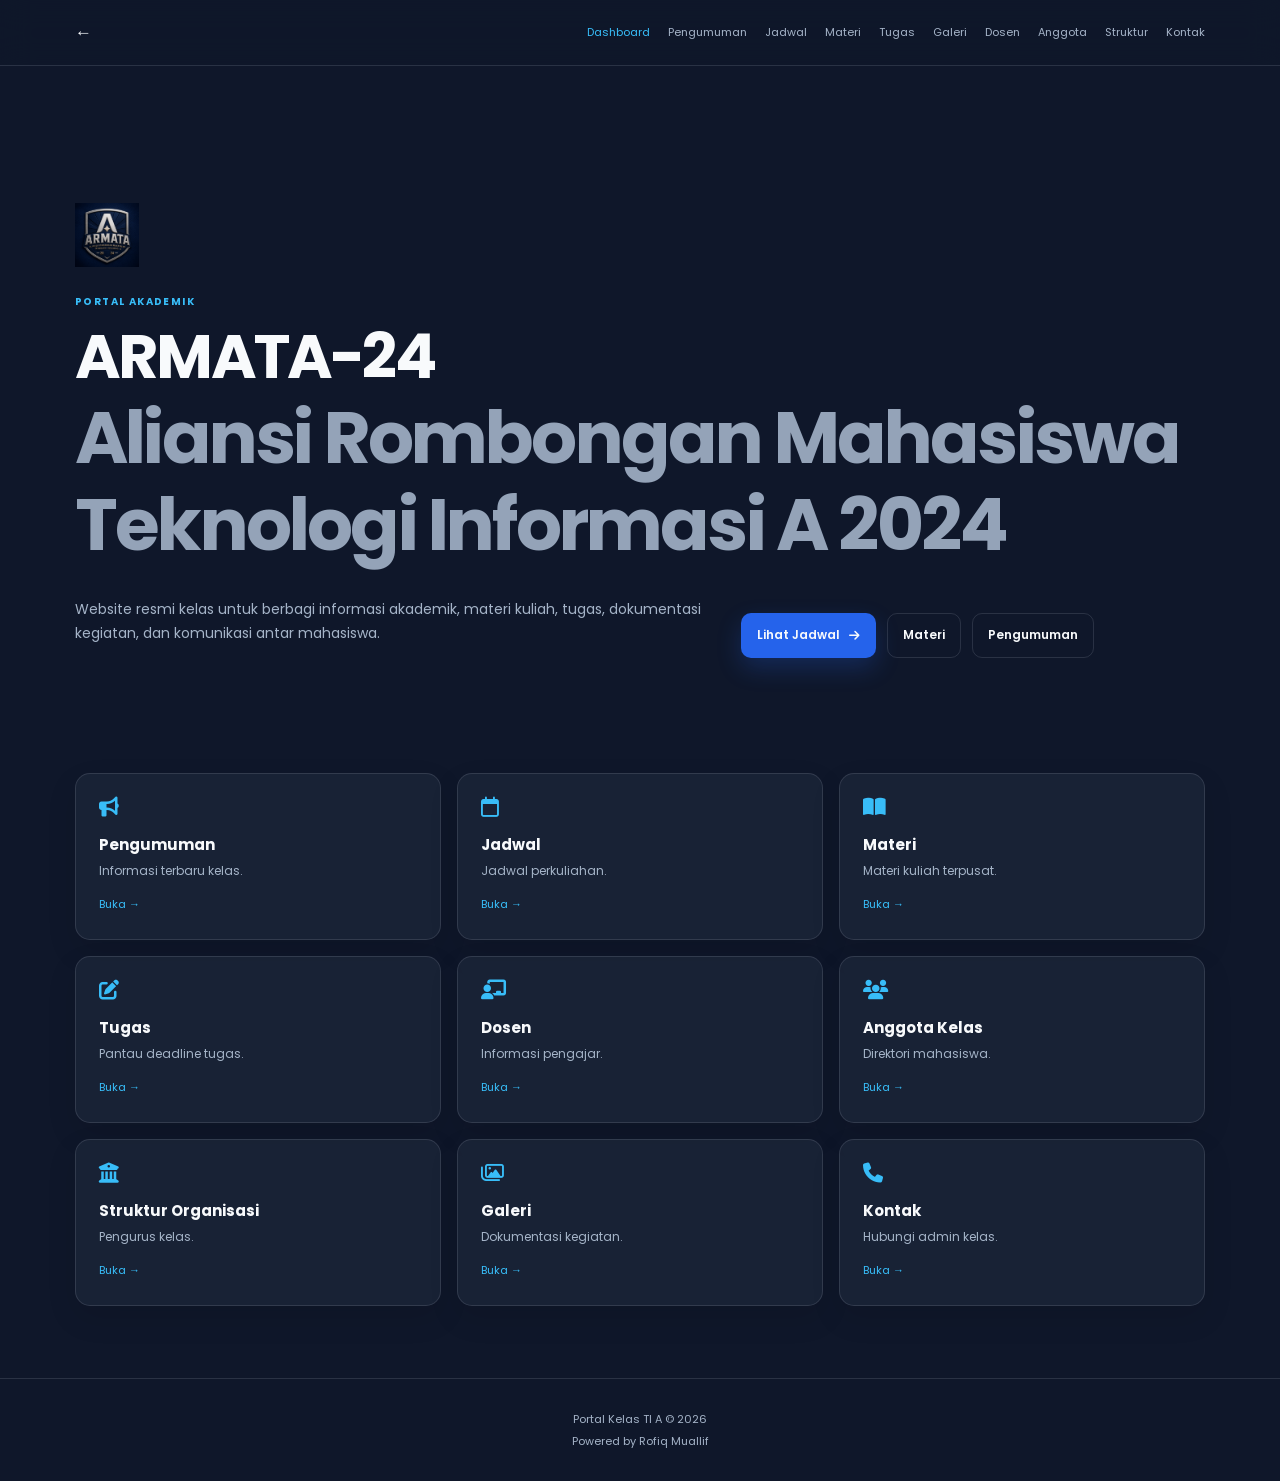
==== kelas/index.html @ a8686f93 "update" ====
<!doctype html>
<html lang="id">
  <head>
    <meta charset="utf-8">
    <meta name="viewport" content="width=device-width,initial-scale=1">
    <meta name="description" content="Portal Kelas Teknologi Informasi A">
    <title>
      Portal Kelas | TI A
    </title>
    <link rel="preconnect" href="https://fonts.googleapis.com">
    <link href="https://fonts.googleapis.com/css2?family=Poppins:wght@400;500;600;700&display=swap" rel="stylesheet">
    <link rel="stylesheet" href="https://cdnjs.cloudflare.com/ajax/libs/font-awesome/6.7.2/css/all.min.css">
    <link rel="stylesheet" href="style.css">
  </head>
  <body>
    <header class="site-header">
      <nav class="nav container">
        <a class="brand" href="../">
          ←
        </a>
        <button class="nav-toggle">
          Menu
        </button>
        <div class="links">
          <a class="active" href="index.html">
            Dashboard
          </a>
          <a href="pengumuman.html">
            Pengumuman
          </a>
          <a href="jadwal.html">
            Jadwal
          </a>
          <a href="materi.html">
            Materi
          </a>
          <a href="tugas.html">
            Tugas
          </a>
          <a href="galeri.html">
            Galeri
          </a>
          <a href="dosen.html">
            Dosen
          </a>
          <a href="anggota.html">
            Anggota
          </a>
          <a href="struktur.html">
            Struktur
          </a>
          <a href="kontak.html">
            Kontak
          </a>
        </div>
      </nav>
    </header>
    <main class="container">
      <section class="hero">
        <div class="brand-block" style="display:flex;align-items:center;gap:1rem;margin-bottom:1.25rem;flex-wrap:wrap;">
          <img src="../assets/images/logo-armata.png" alt="Logo ARMATA" style="width:64px;height:64px;object-fit:contain;">
          <div>
            <p class="eyebrow">
              Portal akademik
            </p>
            <h1 style="margin:0;">
              ARMATA-24
              <br>
              <span>
                <h3 style="margin:0;color:#94a3b8;">
                   Aliansi Rombongan Mahasiswa Teknologi Informasi A 2024
                </h3>
              </span>
            </h1>
            
        </div>
        <p class="intro">
          Website resmi kelas untuk berbagi informasi akademik, materi kuliah, tugas, dokumentasi kegiatan, dan komunikasi antar mahasiswa.
        </p>
        <div class="actions">
          <a class="button primary" href="jadwal.html">
            Lihat Jadwal
            <i class="fa-solid fa-arrow-right">
            </i>
          </a>
          <a class="button" href="materi.html">
            Materi
          </a>
          <a class="button" href="pengumuman.html">
            Pengumuman
          </a>
        </div>
      </section>
      <section class="grid">
        <article class="card">
          <i class="fa-solid fa-bullhorn">
          </i>
          <h3>
            Pengumuman
          </h3>
          <p>
            Informasi terbaru kelas.
          </p>
          <a href="pengumuman.html">
            Buka →
          </a>
        </article>
        <article class="card">
          <i class="fa-regular fa-calendar">
          </i>
          <h3>
            Jadwal
          </h3>
          <p>
            Jadwal perkuliahan.
          </p>
          <a href="jadwal.html">
            Buka →
          </a>
        </article>
        <article class="card">
          <i class="fa-solid fa-book-open">
          </i>
          <h3>
            Materi
          </h3>
          <p>
            Materi kuliah terpusat.
          </p>
          <a href="materi.html">
            Buka →
          </a>
        </article>
        <article class="card">
          <i class="fa-solid fa-pen-to-square">
          </i>
          <h3>
            Tugas
          </h3>
          <p>
            Pantau deadline tugas.
          </p>
          <a href="tugas.html">
            Buka →
          </a>
        </article>
        <article class="card">
          <i class="fa-solid fa-chalkboard-user">
          </i>
          <h3>
            Dosen
          </h3>
          <p>
            Informasi pengajar.
          </p>
          <a href="dosen.html">
            Buka →
          </a>
        </article>
        <article class="card">
          <i class="fa-solid fa-users">
          </i>
          <h3>
            Anggota Kelas
          </h3>
          <p>
            Direktori mahasiswa.
          </p>
          <a href="anggota.html">
            Buka →
          </a>
        </article>
        <article class="card">
          <i class="fa-solid fa-building-columns">
          </i>
          <h3>
            Struktur Organisasi
          </h3>
          <p>
            Pengurus kelas.
          </p>
          <a href="struktur.html">
            Buka →
          </a>
        </article>
        <article class="card">
          <i class="fa-regular fa-images">
          </i>
          <h3>
            Galeri
          </h3>
          <p>
            Dokumentasi kegiatan.
          </p>
          <a href="galeri.html">
            Buka →
          </a>
        </article>
        <article class="card">
          <i class="fa-solid fa-phone">
          </i>
          <h3>
            Kontak
          </h3>
          <p>
            Hubungi admin kelas.
          </p>
          <a href="kontak.html">
            Buka →
          </a>
        </article>
      </section>
    </main>
    <footer class="footer">
      <p>
        Portal Kelas TI A © 2026
      </p>
      <p>
        Powered by Rofiq Muallif
      </p>
    </footer>
    <script src="script.js">
    </script>
  </body>
</html>
---- kelas/style.css ----
:root {
  --bg:#0f172a;
  --surface:rgba(30,41,59,.68);
  --text:#f8fafc;
  --muted:#a5b4c8;
  --line:rgba(203,213,225,.14);
  --primary:#2563eb;
  --accent:#38bdf8
}
* {
  box-sizing:border-box
}
body {
  margin:0;
  background:var(--bg);
  color:var(--text);
  font:400 14px/1.7 Poppins,Arial,sans-serif
}
.container {
  width:min(1130px,calc(100% - 40px));
  margin:auto
}
.site-header {
  padding:18px 0;
  border-bottom:1px solid var(--line);
  background:rgba(15,23,42,.74);
  backdrop-filter:blur(16px)
}
.nav {
  display:flex;
  align-items:center;
  justify-content:space-between;
  gap:20px
}
.brand {
  color:var(--text);
  text-decoration:none;
  font-weight:700;
  font-size:17px
}
.brand i,.eyebrow {
  color:var(--accent)
}
.nav-toggle {
  display:none
}
.links {
  display:flex;
  gap:18px;
  align-items:center
}
.links a {
  color:var(--muted);
  text-decoration:none;
  font-size:11px;
  transition:.2s
}
.links a:hover,.links a.active {
  color:var(--accent)
}
main {
  padding:72px 0
}
.eyebrow {
  font-size:10px;
  font-weight:700;
  letter-spacing:1.4px;
  text-transform:uppercase
}
h1,h2,h3 {
  font-weight:700;
  line-height:1.2
}
h1 {
  font-size:clamp(37px,6vw,62px);
  letter-spacing:-2.8px;
  margin:8px 0 18px
}
h1 span {
  color:transparent;
  background:linear-gradient(110deg,var(--accent),#7698ff);
  background-clip:text
}
.intro {
  max-width:650px;
  color:var(--muted);
  font-size:14px
}
.hero {
  padding:65px 0
}
.actions {
  display:flex;
  gap:11px;
  flex-wrap:wrap;
  margin-top:27px
}
.button {
  display:inline-flex;
  align-items:center;
  gap:9px;
  padding:11px 15px;
  border:1px solid var(--line);
  border-radius:10px;
  color:var(--text);
  font-size:12px;
  font-weight:600;
  text-decoration:none;
  transition:.25s
}
.button.primary {
  border-color:transparent;
  background:var(--primary);
  box-shadow:0 10px 24px rgba(37,99,235,.24)
}
.button:hover,.card:hover {
  transform:translateY(-5px)
}
.grid {
  display:grid;
  grid-template-columns:repeat(3,1fr);
  gap:16px;
  margin-top:28px
}
.card {
  padding:23px;
  border:1px solid var(--line);
  border-radius:15px;
  background:var(--surface);
  box-shadow:0 12px 30px rgba(0,0,0,.1);
  transition:.25s
}
.card i {
  color:var(--accent);
  font-size:20px
}
.card h3 {
  margin:14px 0 7px;
  font-size:15px
}
.card p {
  margin:0;
  color:var(--muted);
  font-size:12px
}
.card a {
  display:inline-block;
  margin-top:14px;
  color:var(--accent);
  font-size:11px;
  text-decoration:none
}
.page-heading {
  margin-bottom:35px
}
.page-heading h1 {
  font-size:clamp(31px,5vw,46px)
}
.list {
  display:grid;
  gap:14px
}
.notice {
  border-left:3px solid var(--accent)
}
.notice small,.meta {
  color:var(--accent);
  font-size:10px;
  text-transform:uppercase;
  letter-spacing:.7px
}
.badge {
  display:inline-block;
  padding:3px 9px;
  border-radius:99px;
  font-size:10px;
  font-weight:600
}
.todo {
  background:rgba(251,191,36,.16);
  color:#fcd34d
}
.doing {
  background:rgba(56,189,248,.15);
  color:var(--accent)
}
.done {
  background:rgba(74,222,128,.15);
  color:#86efac
}
.table-wrap {
  overflow:auto;
  border:1px solid var(--line);
  border-radius:15px
}
.schedule {
  width:100%;
  border-collapse:collapse;
  min-width:680px;
  background:var(--surface)
}
th,td {
  padding:16px;
  text-align:left;
  border-bottom:1px solid var(--line);
  font-size:12px
}
th {
  color:var(--accent);
  font-size:10px;
  letter-spacing:1px;
  text-transform:uppercase
}
.person {
  text-align:center
}
.avatar {
  display:grid;
  place-items:center;
  width:65px;
  height:65px;
  margin:auto;
  border-radius:50%;
  background:linear-gradient(140deg,#2563eb,#38bdf8);
  color:white;
  font-size:21px
}
.person h3 {
  margin:12px 0 3px
}
.org {
  display:grid;
  gap:15px;
  max-width:700px;
  margin:auto;
  text-align:center
}
.org-row {
  display:flex;
  justify-content:center;
  gap:15px;
  flex-wrap:wrap
}
.org .card {
  min-width:160px
}
.gallery {
  display:grid;
  grid-template-columns:repeat(3,1fr);
  gap:13px
}
.gallery button {
  height:190px;
  border:1px solid var(--line);
  border-radius:13px;
  background:center/cover url('../assets/images/about-photo.jpg');
  cursor:pointer;
  transition:.25s
}
.gallery button:nth-child(2n) {
  background-image:url('../assets/images/foto_profile.jpg')
}
.gallery button:hover {
  transform:scale(1.02)
}
.lightbox {
  position:fixed;
  inset:0;
  z-index:10;
  display:none;
  place-items:center;
  padding:25px;
  background:rgba(2,6,23,.9)
}
.lightbox.open {
  display:grid
}
.lightbox img {
  max-width:90vw;
  max-height:80vh;
  border-radius:15px
}
.lightbox button {
  position:absolute;
  top:20px;
  right:25px;
  border:0;
  background:none;
  color:#fff;
  font-size:28px;
  cursor:pointer
}
.footer {
  padding:28px 0;
  border-top:1px solid var(--line);
  color:var(--muted);
  font-size:11px;
  text-align:center
}
.footer p {
  margin:3px
}
@media(max-width:760px) {
  .nav-toggle {
    display:block;
    border:1px solid var(--line);
    border-radius:7px;
    background:transparent;
    color:#fff;
    padding:7px 10px
  }
  .links {
    display:none
  }
  .links.open {
    display:grid;
    position:absolute;
    top:66px;
    left:17px;
    right:17px;
    padding:16px;
    border:1px solid var(--line);
    border-radius:12px;
    background:#172338
  }
  .grid {
    grid-template-columns:1fr
  }
  .gallery {
    grid-template-columns:1fr 1fr
  }
  main {
    padding:45px 0
  }
  .hero {
    padding:35px 0
  }
}
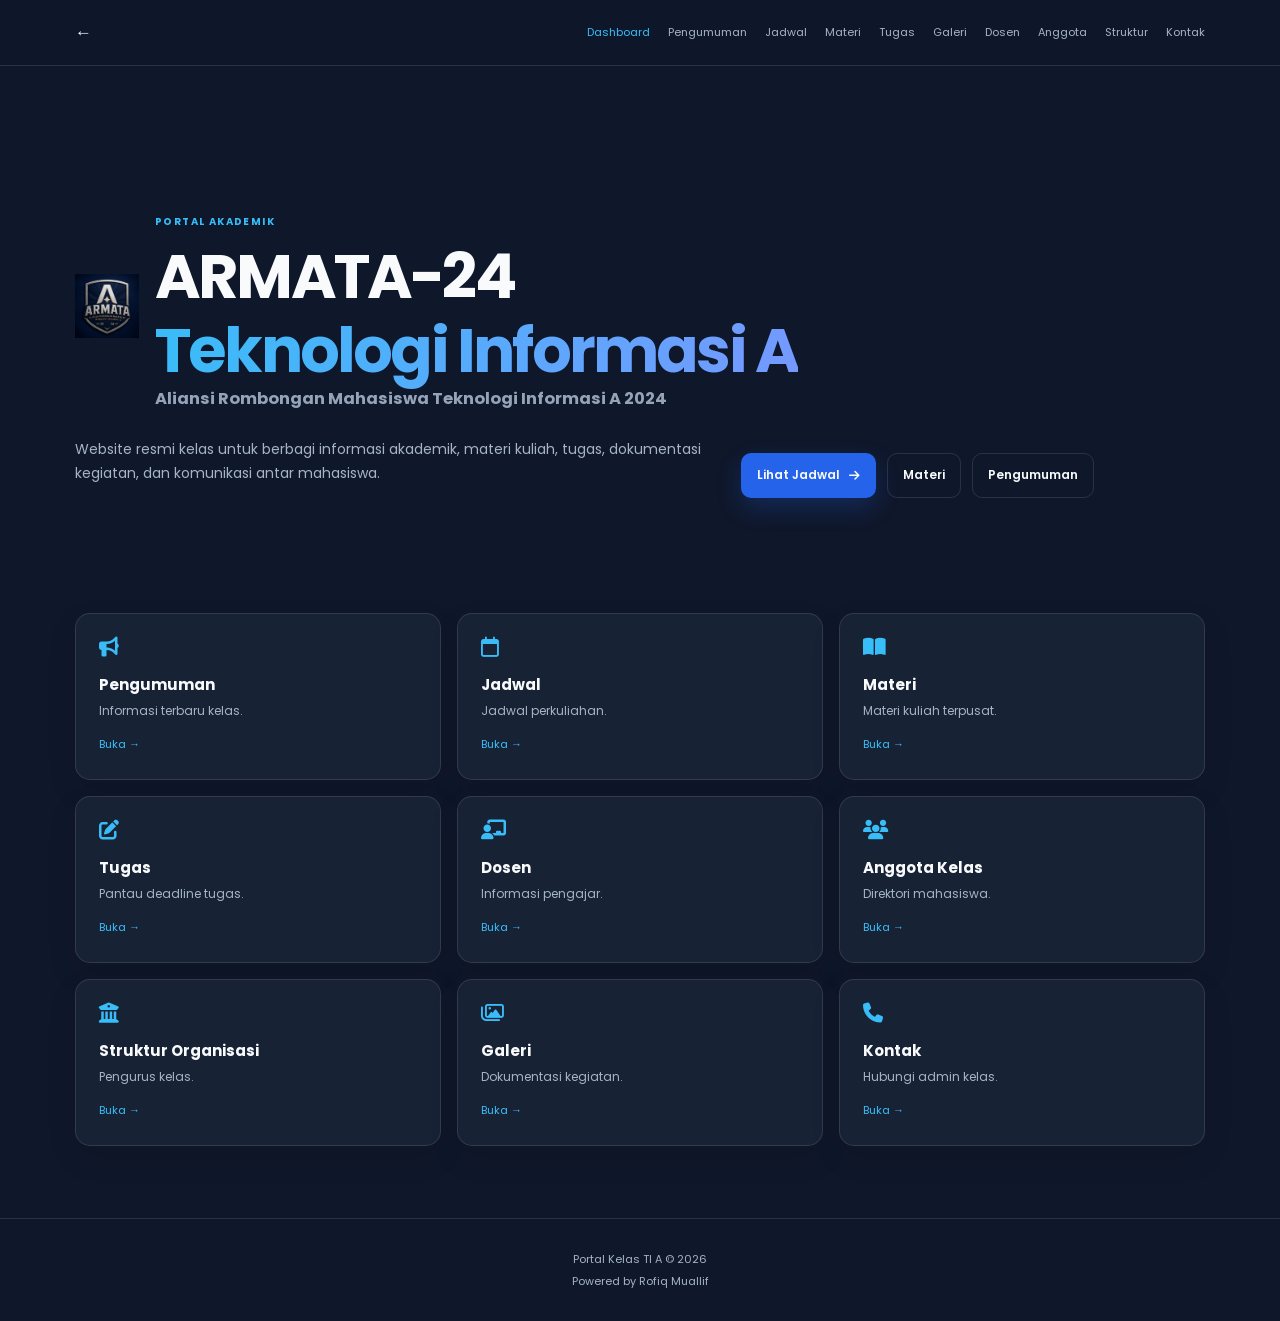
==== commit 0bc47d98: "uppdate" ====
--- a/kelas/index.html
+++ b/kelas/index.html
@@ -67,12 +67,12 @@
               ARMATA-24
               <br>
               <span>
-                <h3 style="margin:0;color:#94a3b8;">
-                   Aliansi Rombongan Mahasiswa Teknologi Informasi A 2024
-                </h3>
+                Teknologi Informasi A
               </span>
             </h1>
-            
+            <h3 style="margin:0;color:#94a3b8;">
+              Aliansi Rombongan Mahasiswa Teknologi Informasi A 2024
+            </h3>
         </div>
         <p class="intro">
           Website resmi kelas untuk berbagi informasi akademik, materi kuliah, tugas, dokumentasi kegiatan, dan komunikasi antar mahasiswa.
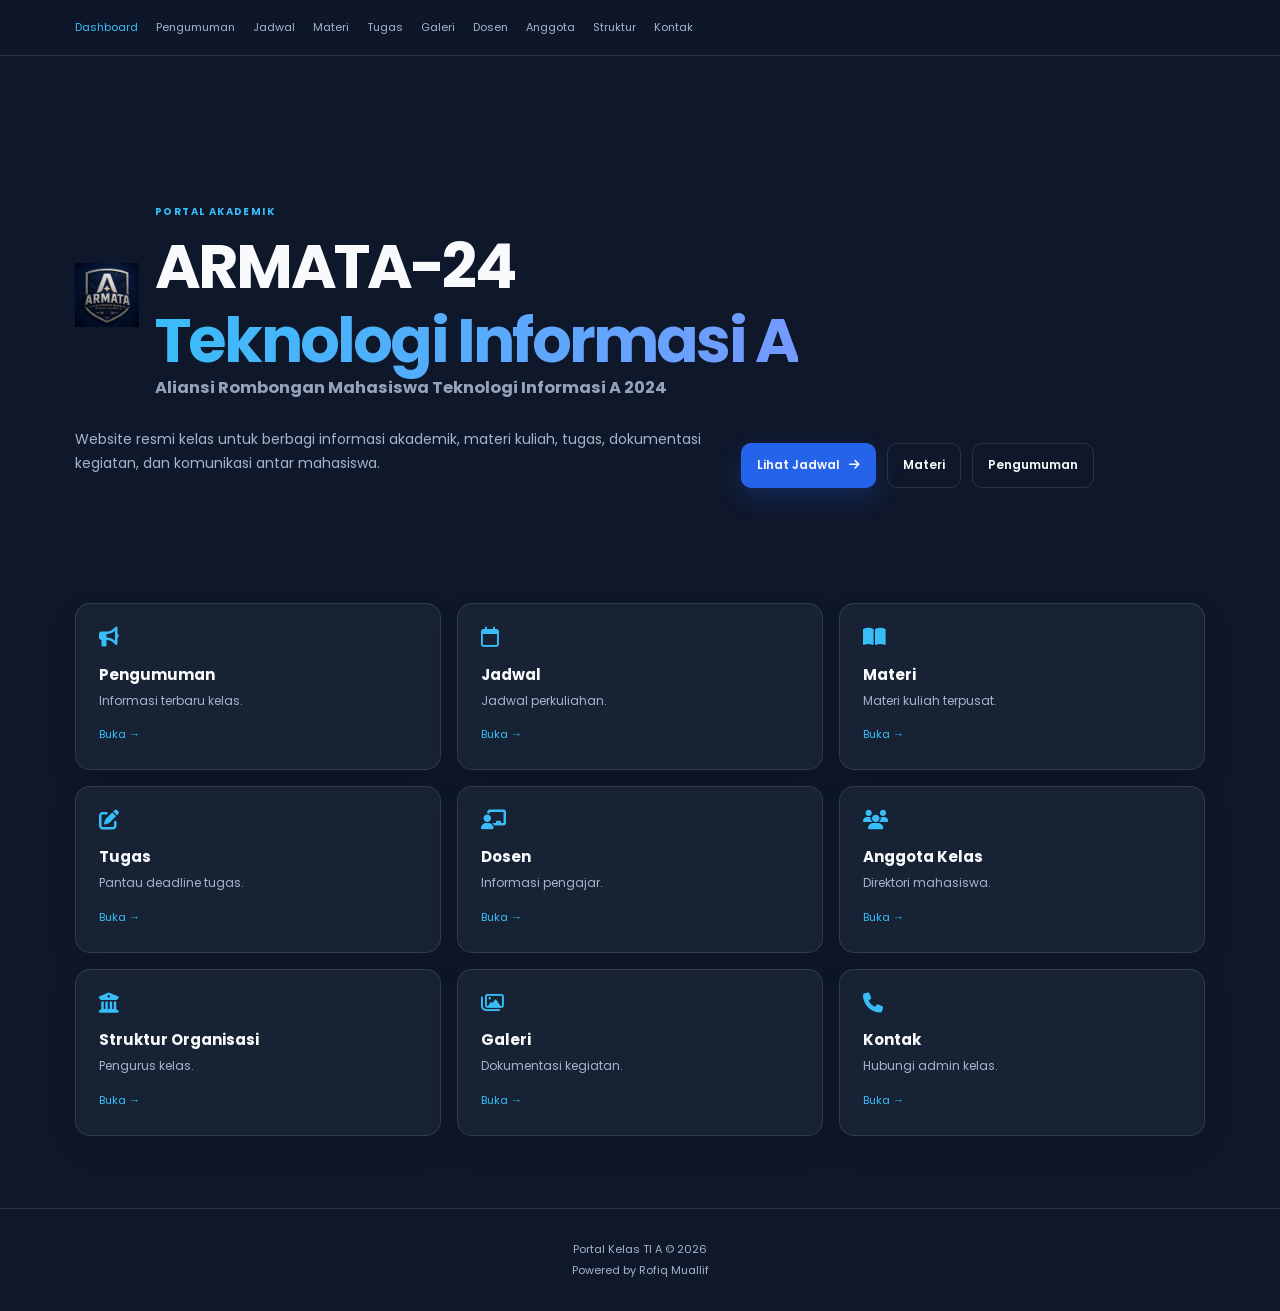
==== commit 6321a472: "update" ====
--- a/kelas/index.html
+++ b/kelas/index.html
@@ -15,9 +15,7 @@
   <body>
     <header class="site-header">
       <nav class="nav container">
-        <a class="brand" href="../">
-          ←
-        </a>
+        
         <button class="nav-toggle">
           Menu
         </button>
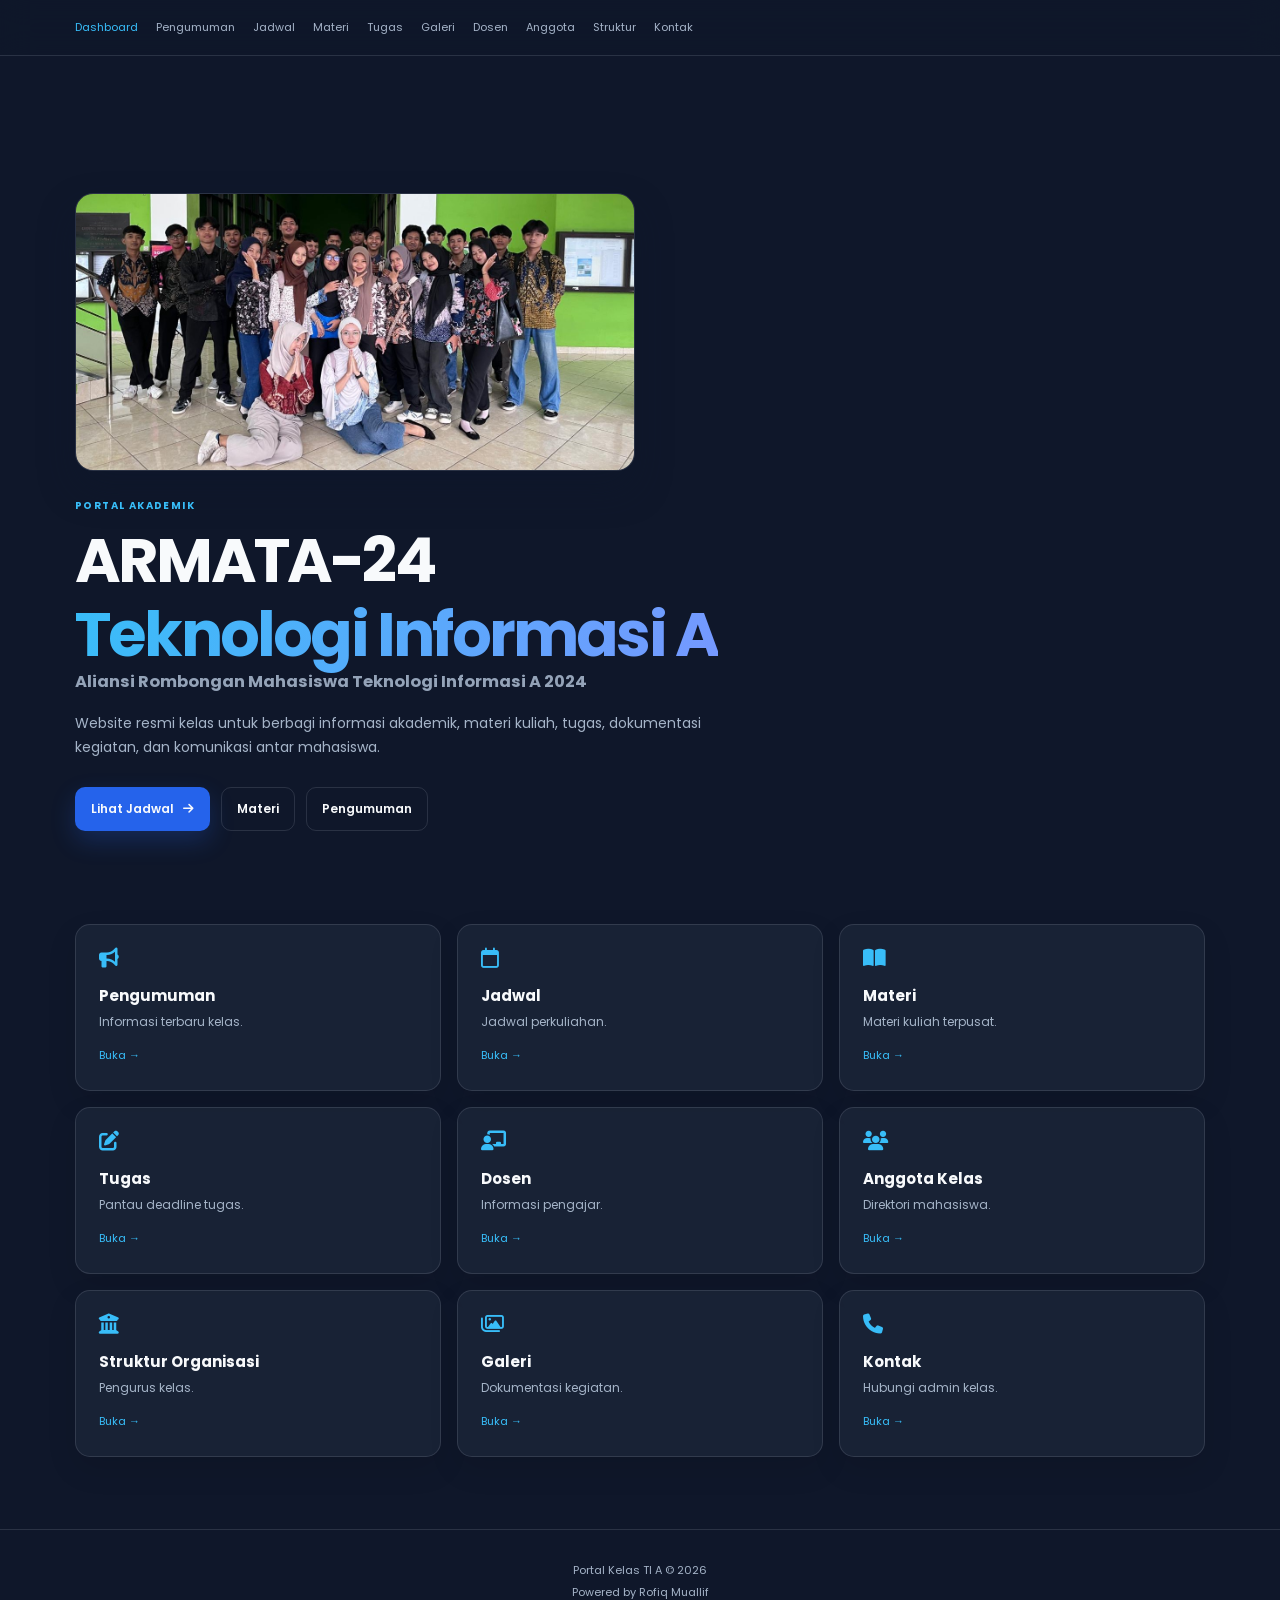
==== commit f0f37fe0: "foto" ====
--- a/kelas/index.html
+++ b/kelas/index.html
@@ -55,9 +55,9 @@
     </header>
     <main class="container">
       <section class="hero">
-        <div class="brand-block" style="display:flex;align-items:center;gap:1rem;margin-bottom:1.25rem;flex-wrap:wrap;">
-          <img src="../assets/images/logo-armata.png" alt="Logo ARMATA" style="width:64px;height:64px;object-fit:contain;">
-          <div>
+        <div class="brand-block">
+          <img class="hero-photo" src="../assets/images/fotokelas.jpg" alt="Foto kelas ARMATA-24">
+          <div class="brand-copy">
             <p class="eyebrow">
               Portal akademik
             </p>
@@ -71,6 +71,7 @@
             <h3 style="margin:0;color:#94a3b8;">
               Aliansi Rombongan Mahasiswa Teknologi Informasi A 2024
             </h3>
+          </div>
         </div>
         <p class="intro">
           Website resmi kelas untuk berbagi informasi akademik, materi kuliah, tugas, dokumentasi kegiatan, dan komunikasi antar mahasiswa.
--- a/kelas/style.css
+++ b/kelas/style.css
@@ -88,6 +88,25 @@
 }
 .hero {
   padding:65px 0
+}
+.brand-block {
+  display:flex;
+  flex-direction:column;
+  align-items:flex-start;
+  gap:1rem;
+  margin-bottom:1.25rem
+}
+.hero-photo {
+  width:min(100%,560px);
+  height:auto;
+  display:block;
+  border-radius:18px;
+  border:1px solid var(--line);
+  box-shadow:0 18px 36px rgba(15,23,42,.35);
+  object-fit:cover
+}
+.brand-copy {
+  width:100%
 }
 .actions {
   display:flex;
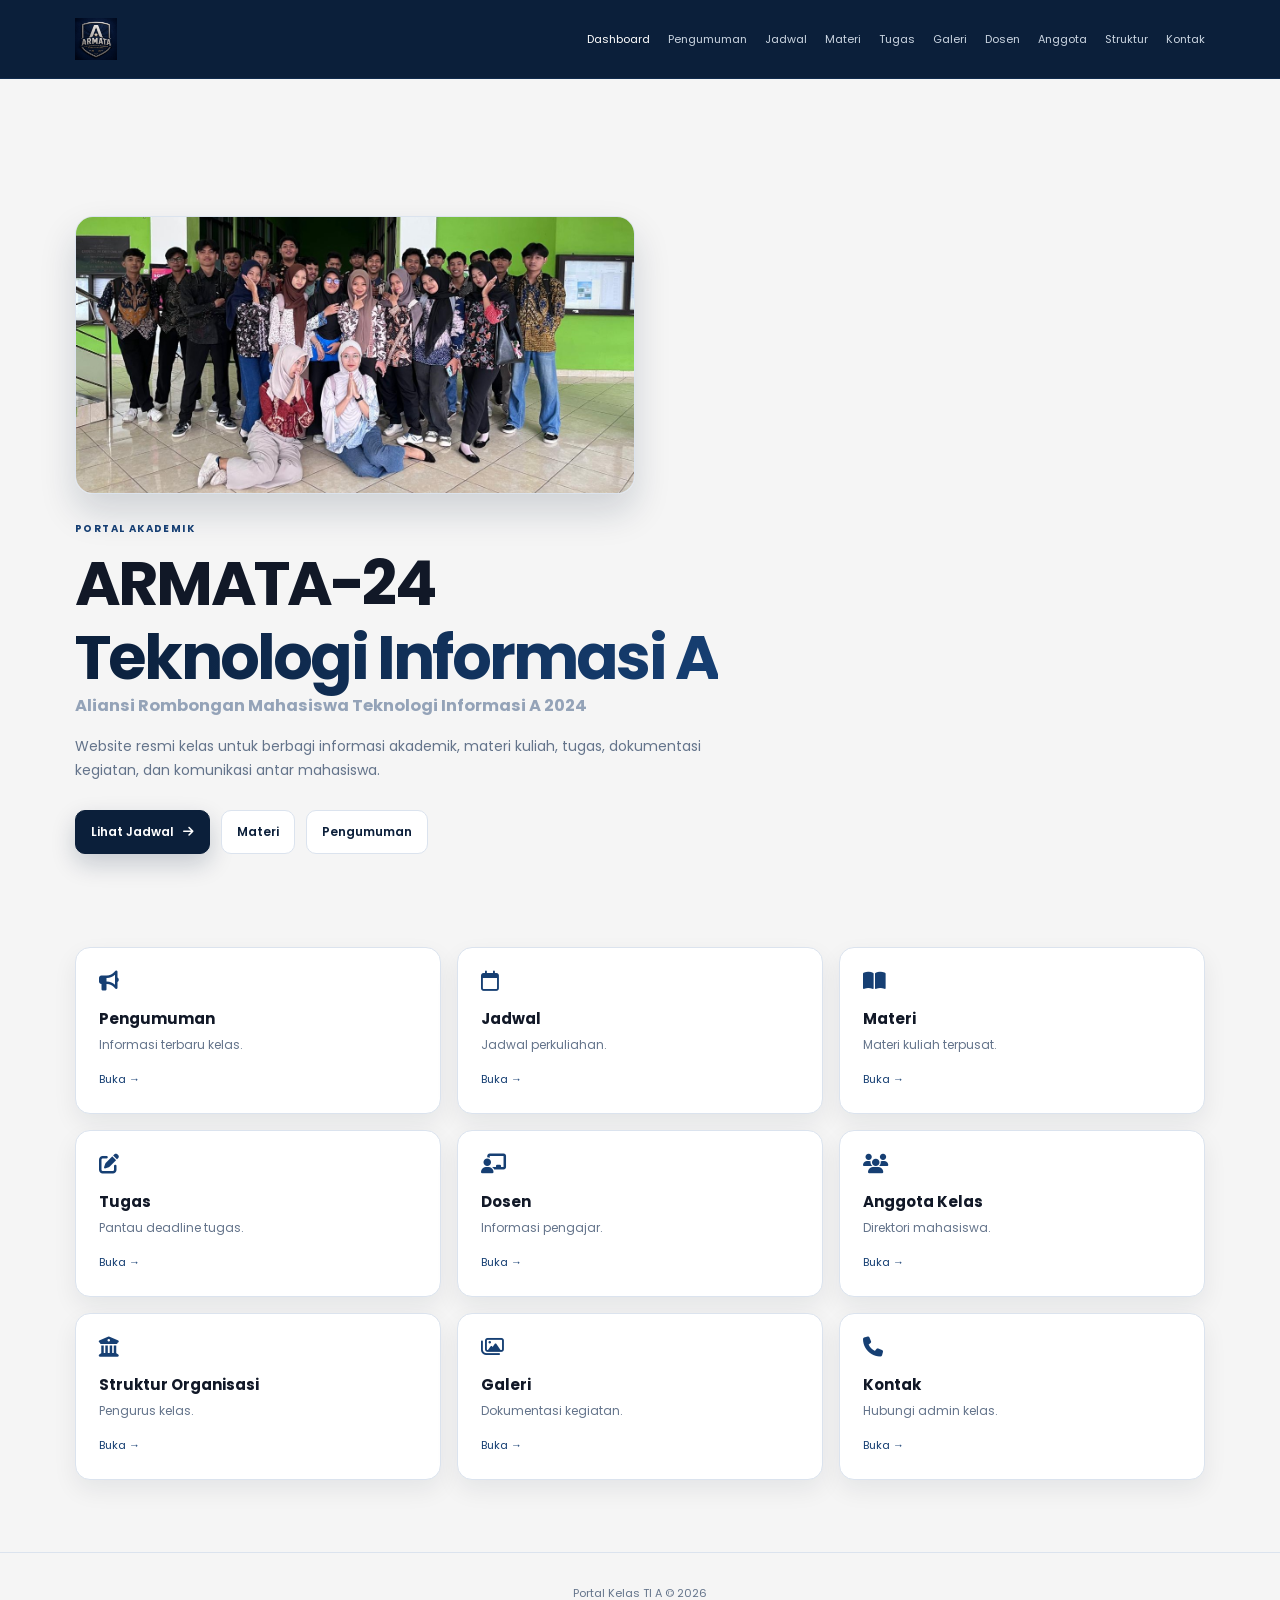
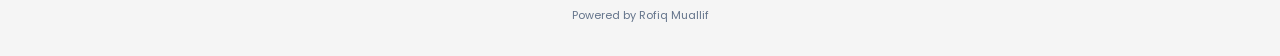
==== commit 05d88a5f: "Add ARMATA-24 logo to kelas navigation" ====
--- a/kelas/index.html
+++ b/kelas/index.html
@@ -15,7 +15,9 @@
   <body>
     <header class="site-header">
       <nav class="nav container">
-        
+        <a class="nav-logo" href="index.html" aria-label="Beranda ARMATA-24">
+          <img src="../assets/images/logo-armata.png" alt="Logo ARMATA-24">
+        </a>
         <button class="nav-toggle">
           Menu
         </button>
--- a/kelas/style.css
+++ b/kelas/style.css
@@ -1,11 +1,12 @@
 :root {
-  --bg:#0f172a;
-  --surface:rgba(30,41,59,.68);
-  --text:#f8fafc;
-  --muted:#a5b4c8;
-  --line:rgba(203,213,225,.14);
-  --primary:#2563eb;
-  --accent:#38bdf8
+  --bg:#F5F5F5;
+  --surface:#ffffff;
+  --text:#111827;
+  --muted:#64748b;
+  --line:#dbe3ee;
+  --primary:#0b1f3a;
+  --accent:#163f73;
+  --navy-soft:#eaf1f8
 }
 * {
   box-sizing:border-box
@@ -22,8 +23,8 @@
 }
 .site-header {
   padding:18px 0;
-  border-bottom:1px solid var(--line);
-  background:rgba(15,23,42,.74);
+  border-bottom:1px solid #102a4c;
+  background:var(--primary);
   backdrop-filter:blur(16px)
 }
 .nav {
@@ -31,6 +32,17 @@
   align-items:center;
   justify-content:space-between;
   gap:20px
+}
+.nav-logo {
+  display:inline-flex;
+  flex:0 0 auto;
+  align-items:center
+}
+.nav-logo img {
+  display:block;
+  width:42px;
+  height:42px;
+  object-fit:contain
 }
 .brand {
   color:var(--text);
@@ -50,13 +62,13 @@
   align-items:center
 }
 .links a {
-  color:var(--muted);
+  color:#cbd5e1;
   text-decoration:none;
   font-size:11px;
   transition:.2s
 }
 .links a:hover,.links a.active {
-  color:var(--accent)
+  color:#fff
 }
 main {
   padding:72px 0
@@ -78,7 +90,7 @@
 }
 h1 span {
   color:transparent;
-  background:linear-gradient(110deg,var(--accent),#7698ff);
+  background:linear-gradient(110deg,var(--primary),var(--accent));
   background-clip:text
 }
 .intro {
@@ -102,7 +114,7 @@
   display:block;
   border-radius:18px;
   border:1px solid var(--line);
-  box-shadow:0 18px 36px rgba(15,23,42,.35);
+  box-shadow:0 18px 36px rgba(11,31,58,.16);
   object-fit:cover
 }
 .brand-copy {
@@ -121,19 +133,25 @@
   padding:11px 15px;
   border:1px solid var(--line);
   border-radius:10px;
-  color:var(--text);
+  color:var(--primary);
+  background:#fff;
   font-size:12px;
   font-weight:600;
   text-decoration:none;
   transition:.25s
 }
 .button.primary {
-  border-color:transparent;
+  border-color:var(--primary);
   background:var(--primary);
-  box-shadow:0 10px 24px rgba(37,99,235,.24)
+  color:#fff;
+  box-shadow:0 10px 24px rgba(11,31,58,.2)
 }
 .button:hover,.card:hover {
   transform:translateY(-5px)
+}
+.button:not(.primary):hover {
+  border-color:var(--accent);
+  background:var(--navy-soft)
 }
 .grid {
   display:grid;
@@ -146,12 +164,16 @@
   border:1px solid var(--line);
   border-radius:15px;
   background:var(--surface);
-  box-shadow:0 12px 30px rgba(0,0,0,.1);
+  box-shadow:0 10px 25px rgba(15,23,42,.07);
   transition:.25s
 }
 .card i {
   color:var(--accent);
   font-size:20px
+}
+.card:hover {
+  border-color:#9ab1ca;
+  box-shadow:0 16px 30px rgba(15,23,42,.12)
 }
 .card h3 {
   margin:14px 0 7px;
@@ -196,16 +218,16 @@
   font-weight:600
 }
 .todo {
-  background:rgba(251,191,36,.16);
-  color:#fcd34d
+  background:#fff5d6;
+  color:#9a6700
 }
 .doing {
-  background:rgba(56,189,248,.15);
+  background:#eaf1f8;
   color:var(--accent)
 }
 .done {
-  background:rgba(74,222,128,.15);
-  color:#86efac
+  background:#e9f8ef;
+  color:#167044
 }
 .table-wrap {
   overflow:auto;
@@ -240,7 +262,7 @@
   height:65px;
   margin:auto;
   border-radius:50%;
-  background:linear-gradient(140deg,#2563eb,#38bdf8);
+  background:linear-gradient(140deg,var(--primary),var(--accent));
   color:white;
   font-size:21px
 }
@@ -328,6 +350,10 @@
     color:#fff;
     padding:7px 10px
   }
+  .nav-logo img {
+    width:36px;
+    height:36px
+  }
   .links {
     display:none
   }
@@ -340,7 +366,7 @@
     padding:16px;
     border:1px solid var(--line);
     border-radius:12px;
-    background:#172338
+    background:var(--primary)
   }
   .grid {
     grid-template-columns:1fr
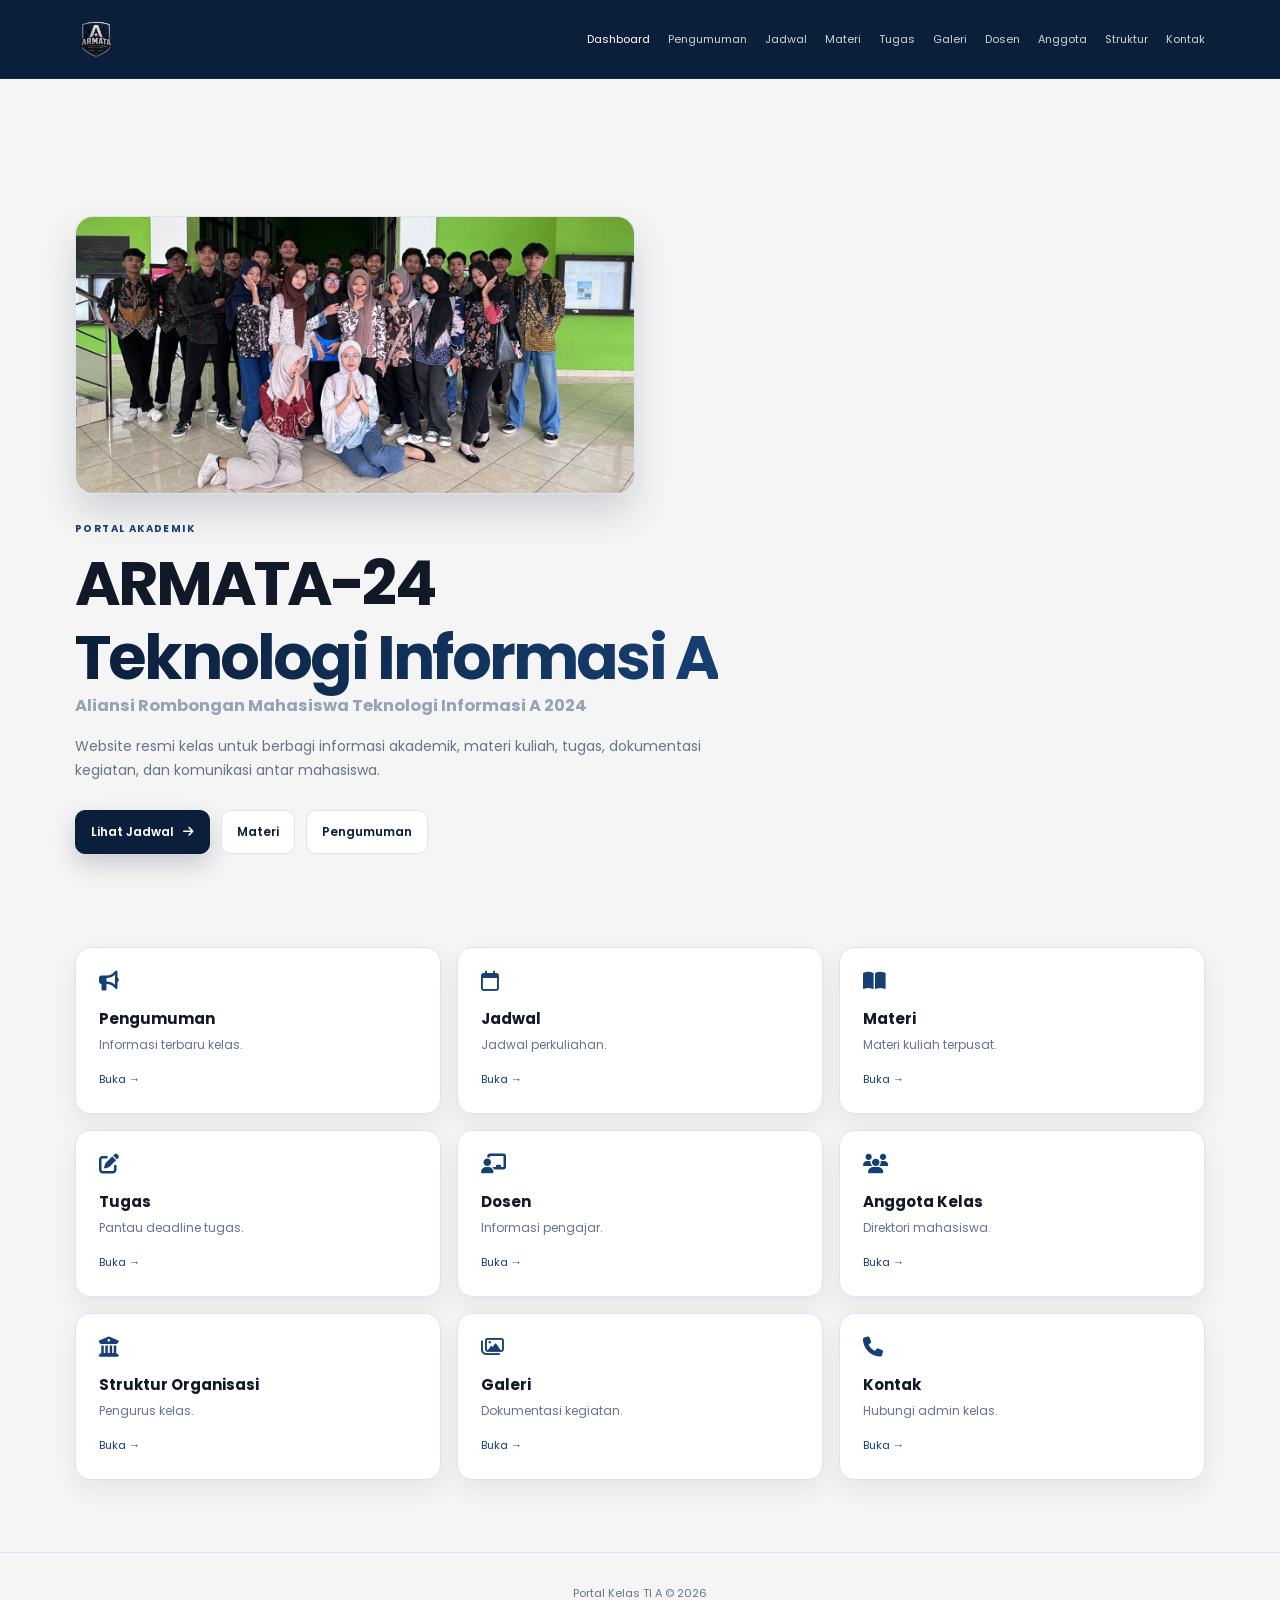
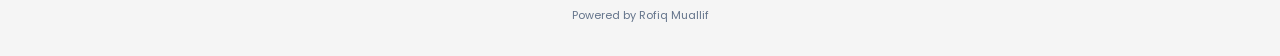
==== commit 04b5091e: "Add favicon to class portal" ====
--- a/kelas/index.html
+++ b/kelas/index.html
@@ -4,6 +4,7 @@
     <meta charset="utf-8">
     <meta name="viewport" content="width=device-width,initial-scale=1">
     <meta name="description" content="Portal Kelas Teknologi Informasi A">
+    <link rel="icon" type="image/png" href="../assets/images/logo-armata.png">
     <title>
       Portal Kelas | TI A
     </title>
